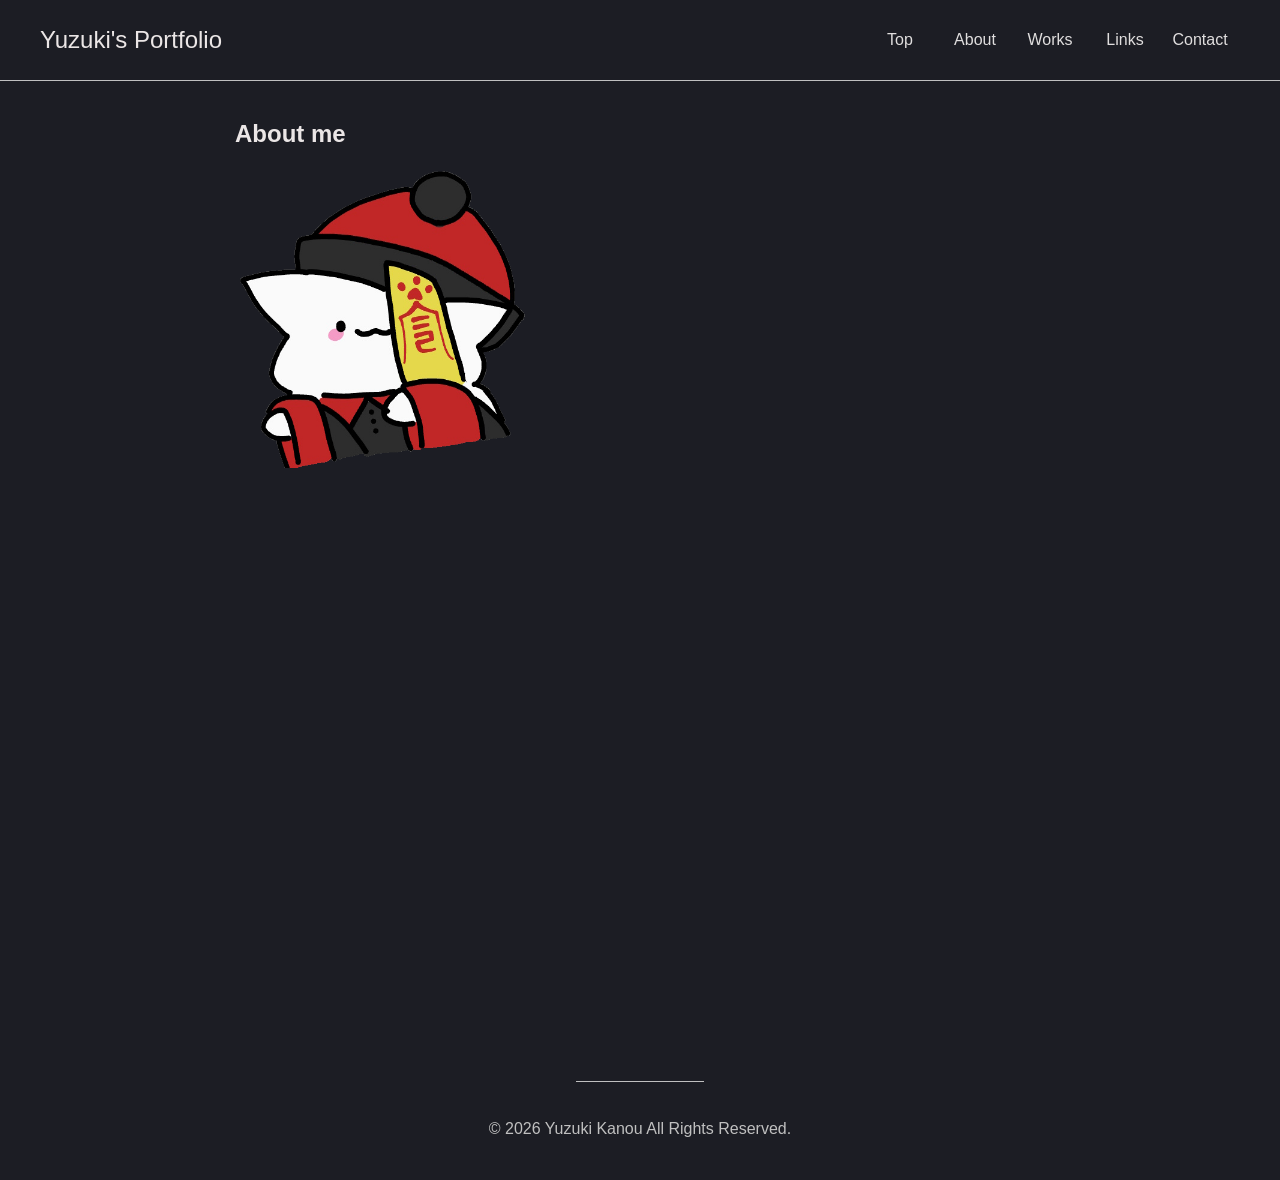
==== index.html @ 48c90a96 "Initial commit" ====
<!DOCTYPE html>
<html lang="ja">
    <head>
        <meta charset="UTF-8">
        <meta name="viewport" content="width=device-width, initial-scale=1.0">
        <meta name="description" content="嘉納優月のポートフォリオ">
        <meta property="og:title" content="嘉納優月's Portfolio">
        <meta property="og:description" content="嘉納優月のポートフォリオ">
        <meta property="theme-color" content="#ffffff">
        <title>嘉納優月's Portfolio</title>
        <link rel="icon" href="favicon.png" type="image/png">
        <link rel="stylesheet" href="/css/common.css">
        <link rel="stylesheet" href="/css/only.css">
        <link rel="stylesheet" href="/css/top.css">
        <link rel="stylesheet" href="/css/about.css">
        <link rel="stylesheet" href="/css/scrollbar.css">
    </head>
    <body>
        <header class="pc-only" id="top">
            <h1>Yuzuki's Portfolio</h1>
            <div></div>
            <div id="menu">
            <ul>
                <li><a href="#top">Top</a><hr></li>
                <li><a href="#about">About</a><hr></li>
                <li><a href="#works">Works</a><hr></li>
                <li><a href="#Links">Links</a><hr></li>
                <li><a href="#contact">Contact</a><hr></li>
            </ul>
            </div>
        </header>
        <main>
            <section id="about">
                <h2>About me</h2>
                <div class="profile">
                    <img src="/res/imgs/icon.png">
                    <div></div>

                </div>
            </section>
        </main>
        <footer>
            <hr>
            <p>© 2026 Yuzuki Kanou  <span class="pc-only"> All Rights Reserved.</span></p>
        </footer>
        <script src="/js/main.js"></script>
    </body>
</html>
---- css/common.css ----
@font-face {
    font-family: "makinas4";
    src: url("/res/fonts/Makinas-4-Flat.otf") format("opentype");
}

html,body {
    padding: 0;
    margin: 0;
    scroll-behavior: smooth;
    min-height: 100%;
}

body {
    display: flex;
    flex-direction: column;
    align-items: center;
    font-family: 'makinas4', sans-serif;
    background-color: #1c1d24;
    color: #ebe6e6;
    margin-top: 80px;
    height: 100%;
    margin-bottom: 50px;
}

header {
    position: fixed;
    background-color: #1c1d24;
    display: flex;
    justify-content: space-between;
    align-items: center;
    top: 0;
    width: 100%;
    height: 50px;
    border-bottom: 1px solid #c0c0c0;
    padding: 15px 50px;
    transition: transform 1s ease;
    transform: translateY(-100%);

    h1 {
        display: inline-block;
        font-size: 1.5em;
        font-weight: 400;
        margin: 0 0 0 40px;
        cursor: pointer;
        user-select: none;

        a {
            text-decoration: none;
            color: #000000;
        }
    }

    #menu {
        position: absolute;
        min-width:600px;
        top: 15px;
        right: 0;

        ul {
        display: flex;
        justify-content: center;
        align-items: center;
        gap: 15px;
        list-style: none;

        li {
            display: flex;
            flex-direction: column;
            align-items: center;
            justify-content: center;
            margin: 0;
            width: 60px;
            outline: none;

            hr {
            margin-top: 5px;
            width: 80px;
            transition: all 0.2s ease;
            transform: scaleX(0) translateX(-10px);
            }
        }

        a {
            text-decoration: none;
            color: #e0dede;
            font-weight:lighter;
            padding: 0 10px;
            box-sizing: border-box;
            transition: all 0.1s ease;
            margin: 0;
        }

        a:hover ~ hr {
            transform: scaleX(1) translateX(-10px);
        }

        }
    }
}

main {
    min-height: 1000px;
    width: 100%;
    max-width: 850px;
    padding: 20px;
    margin: 0;
    box-sizing: border-box;
}

section {
}

footer {
    position: relative;
    bottom: 0;
    width: 100%;
    height: 50px;
    display: flex;
    flex-direction: column;
    justify-content: center;
    align-items: center;

    p {
        margin: 30px 0 0 0;
        font-size: 1em;
        color: #c0c0c0;
    }

    hr {
        width: 10%;
        border: 0;
        border-top: 1px solid #c0c0c0;
    }
}

@media (max-width: 650px) {
    header h1 {
        display: none;
    }
}
---- css/only.css ----
@media (max-width: 480px) {
    .pc-only {
        display: none;
    }

    body {
        margin-top: 10px;
    }
}

@media (min-width: 481px) {
    .sp-only {
        display: none;
    }
}
---- css/top.css ----
.top > h2 {
    font-weight: lighter;
}
---- css/about.css ----
.profile {
    img {
        width: 300px;
        height: 300px;
    }
}
---- css/scrollbar.css ----
::-webkit-scrollbar {
    width: 6px;
    margin: 2px;
    border-radius: 0;
}

::-webkit-scrollbar-track {
    background: transparent;
}


::-webkit-scrollbar-thumb {
    background: #bebebe83;
    border-radius: 0;
    width: 6px;
    height: 4px;

}

body::-webkit-scrollbar-thumb {
    background: #85858583;
}
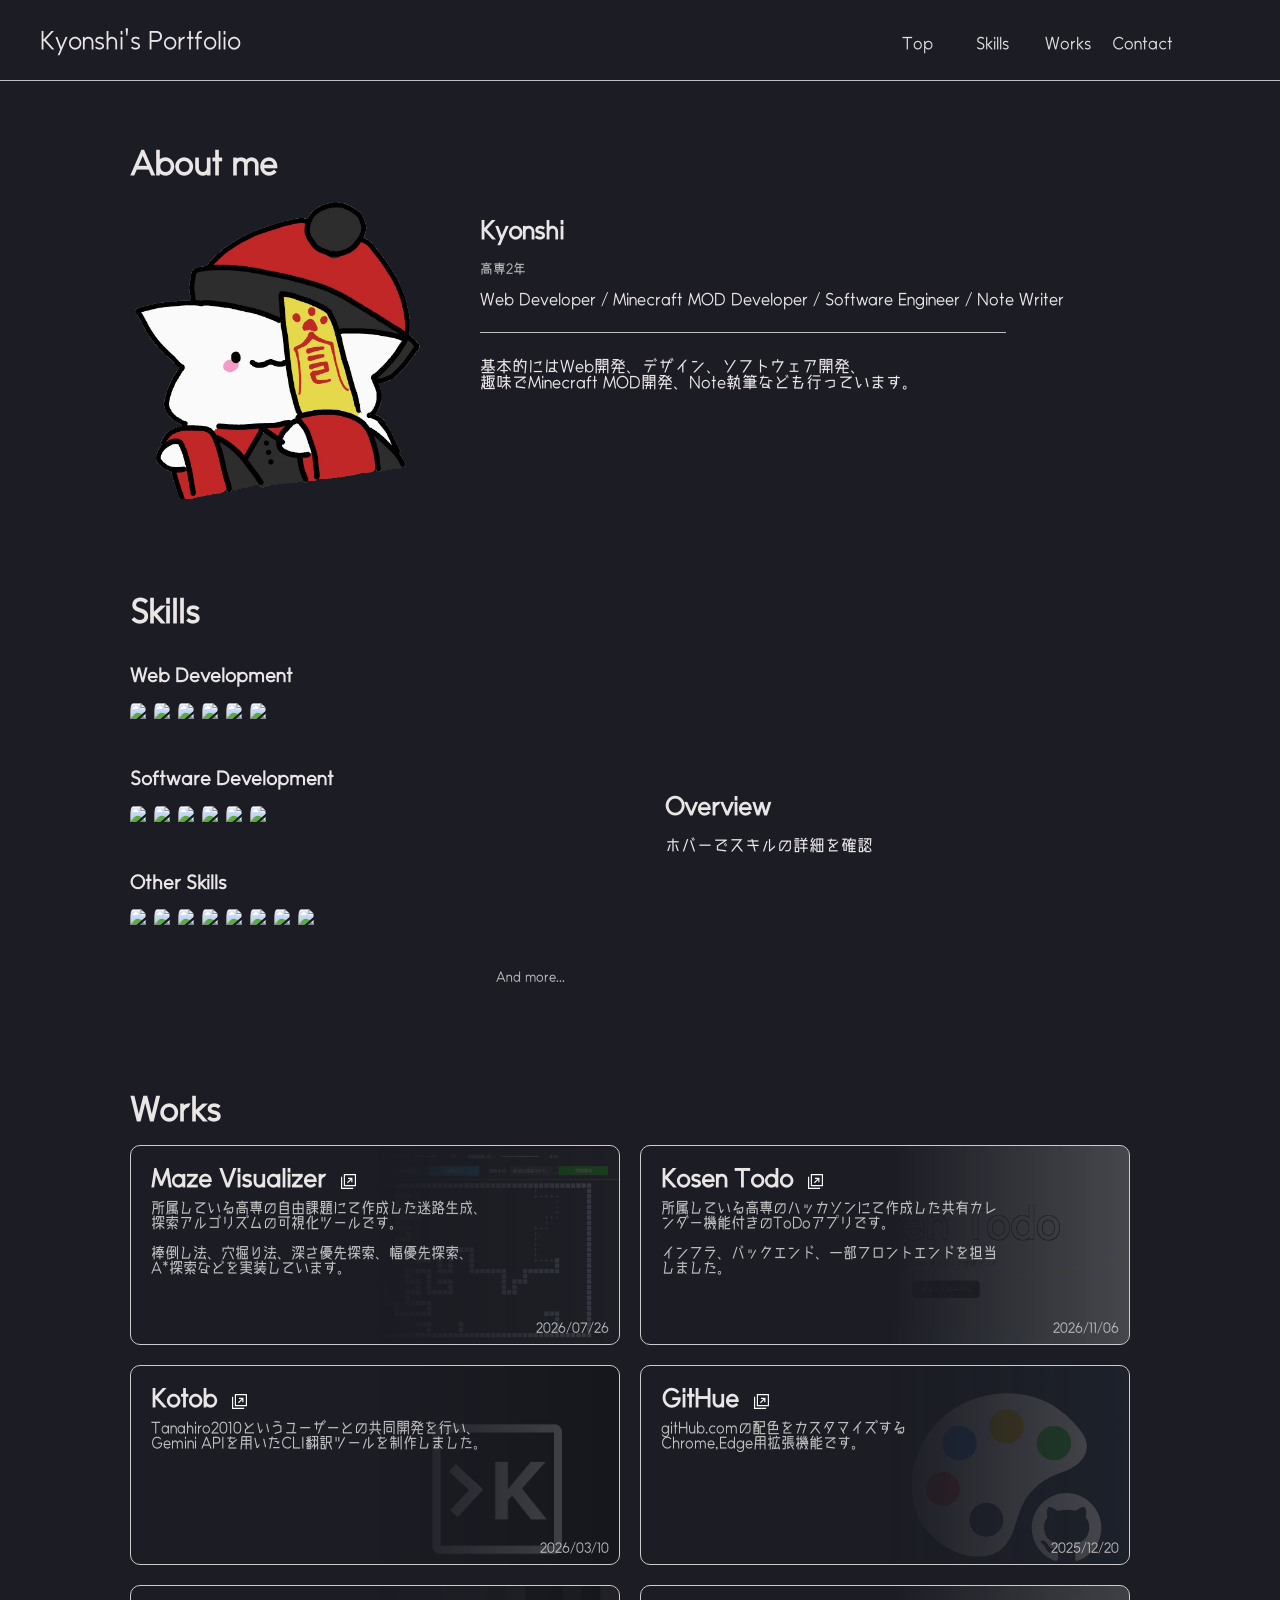
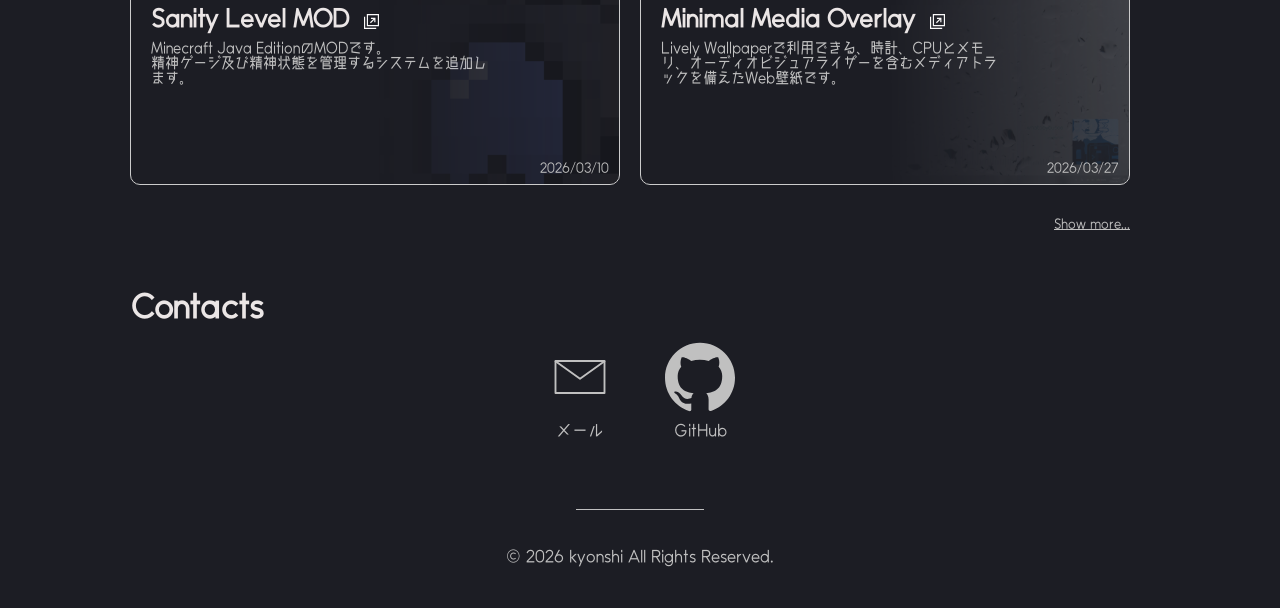
==== commit 2d6b3cbf: "Add various resources" ====
--- a/index.html
+++ b/index.html
@@ -1,48 +1,209 @@
 <!DOCTYPE html>
 <html lang="ja">
-    <head>
-        <meta charset="UTF-8">
-        <meta name="viewport" content="width=device-width, initial-scale=1.0">
-        <meta name="description" content="嘉納優月のポートフォリオ">
-        <meta property="og:title" content="嘉納優月's Portfolio">
-        <meta property="og:description" content="嘉納優月のポートフォリオ">
-        <meta property="theme-color" content="#ffffff">
-        <title>嘉納優月's Portfolio</title>
-        <link rel="icon" href="favicon.png" type="image/png">
-        <link rel="stylesheet" href="/css/common.css">
-        <link rel="stylesheet" href="/css/only.css">
-        <link rel="stylesheet" href="/css/top.css">
-        <link rel="stylesheet" href="/css/about.css">
-        <link rel="stylesheet" href="/css/scrollbar.css">
-    </head>
-    <body>
-        <header class="pc-only" id="top">
-            <h1>Yuzuki's Portfolio</h1>
-            <div></div>
-            <div id="menu">
-            <ul>
-                <li><a href="#top">Top</a><hr></li>
-                <li><a href="#about">About</a><hr></li>
-                <li><a href="#works">Works</a><hr></li>
-                <li><a href="#Links">Links</a><hr></li>
-                <li><a href="#contact">Contact</a><hr></li>
-            </ul>
-            </div>
-        </header>
-        <main>
-            <section id="about">
-                <h2>About me</h2>
-                <div class="profile">
-                    <img src="/res/imgs/icon.png">
-                    <div></div>
+  <head>
+    <meta charset="UTF-8" />
+    <meta name="viewport" content="width=device-width, initial-scale=1.0" />
+    <meta name="description" content="Kyonshi's Portfolio" />
+    <meta property="og:title" content="Kyonshi's Portfolio" />
+    <meta property="og:description" content="Kyonshi's Portfolio" />
+    <meta property="theme-color" content="#ffffff" />
+    <title>Kyonshi's Portfolio</title>
+    <link rel="icon" href="favicon.png" type="image/png" />
+    <link rel="stylesheet" href="/css/common.css" />
+    <link rel="stylesheet" href="/css/only.css" />
+    <link rel="stylesheet" href="/css/top.css" />
+    <link rel="stylesheet" href="/css/about.css" />
+    <link rel="stylesheet" href="/css/scrollbar.css" />
+    <link rel="stylesheet" href="/css/rain.css" />
+    <link rel="stylesheet" href="/css/skills.css" />
+    <link rel="stylesheet" href="/css/works.css" />
+    <link rel="stylesheet" href="/css/contacts.css" />
+  </head>
+  <body>
+    <header class="pc-only">
+      <h1>Kyonshi's Portfolio</h1>
+      <div></div>
+      <div id="menu">
+        <ul>
+          <li>
+            <a href="#top">Top</a>
+            <hr />
+          </li>
+          <li>
+            <a href="#skills">Skills</a>
+            <hr />
+          </li>
+          <li>
+            <a href="#works">Works</a>
+            <hr />
+          </li>
+          <li>
+            <a href="#contacts">Contact</a>
+            <hr />
+          </li>
+        </ul>
+      </div>
+    </header>
+    <main>
+      <section id="top">
+        <h2>About me</h2>
+        <div class="profile">
+          <img src="/res/imgs/icon.png" id="profile-img" />
+          <div>
+            <h1>Kyonshi</h1>
+            <p class="mute">高専2年</p>
+            <p>Web Developer / Minecraft MOD Developer / Software Engineer / Note Writer</p>
+            <hr />
+            <p>
+              基本的にはWeb開発、デザイン、ソフトウェア開発、<br />趣味でMinecraft MOD開発、Note執筆なども行っています。
+            </p>
+          </div>
+        </div>
+      </section>
+      <section id="skills">
+        <h2>Skills</h2>
+        <div class="skills-container">
+          <div class="skills pc-only">
+            <div class="skill">
+              <h3>Web Development</h3>
+              <div class="skill-icons">
+                <img src="https://skillicons.dev/icons?i=html" height="48" class="skill-icon" data-title="HTML" />
+                <img src="https://skillicons.dev/icons?i=css" height="48" class="skill-icon" data-title="CSS" />
+                <img src="https://skillicons.dev/icons?i=js" height="48" class="skill-icon" data-title="JavaScript" />
+                <img src="https://skillicons.dev/icons?i=ts" height="48" class="skill-icon" data-title="TypeScript" />
+                <img src="https://skillicons.dev/icons?i=react" height="48" class="skill-icon" data-title="React" />
+                <img src="https://skillicons.dev/icons?i=vite" height="48" class="skill-icon" data-title="Vite" />
+              </div>
+            </div>
 
-                </div>
-            </section>
-        </main>
-        <footer>
-            <hr>
-            <p>© 2026 Yuzuki Kanou  <span class="pc-only"> All Rights Reserved.</span></p>
-        </footer>
-        <script src="/js/main.js"></script>
-    </body>
+            <div class="skill">
+              <h3>Software Development</h3>
+              <div class="skill-icons">
+                <img src="https://skillicons.dev/icons?i=go" height="48" class="skill-icon" data-title="Go" />
+                <img src="https://skillicons.dev/icons?i=python" height="48" class="skill-icon" data-title="Python" />
+                <img src="https://skillicons.dev/icons?i=tauri" height="48" class="skill-icon" data-title="Tauri" />
+                <img
+                  src="https://skillicons.dev/icons?i=firebase"
+                  height="48"
+                  class="skill-icon"
+                  data-title="Firebase"
+                />
+                <img src="https://skillicons.dev/icons?i=fastapi" height="48" class="skill-icon" data-title="FastAPI" />
+                <img src="https://skillicons.dev/icons?i=docker" height="48" class="skill-icon" data-title="Docker" />
+              </div>
+            </div>
+
+            <div class="skill">
+              <h3>Other Skills</h3>
+              <div class="skill-icons">
+                <img src="https://skillicons.dev/icons?i=git" height="48" class="skill-icon" data-title="Git" />
+                <img src="https://skillicons.dev/icons?i=github" height="48" class="skill-icon" data-title="GitHub" />
+                <img src="https://skillicons.dev/icons?i=vscode" height="48" class="skill-icon" data-title="VS Code" />
+                <img src="https://skillicons.dev/icons?i=ubuntu" height="48" class="skill-icon" data-title="Ubuntu" />
+                <img src="https://skillicons.dev/icons?i=md" height="48" class="skill-icon" data-title="Markdown" />
+                <img
+                  src="https://skillicons.dev/icons?i=idea"
+                  height="48"
+                  class="skill-icon"
+                  data-title="IntelliJ IDEA"
+                />
+                <img src="https://skillicons.dev/icons?i=gradle" height="48" class="skill-icon" data-title="Gradle" />
+                <img
+                  src="https://skillicons.dev/icons?i=ableton"
+                  height="48"
+                  class="skill-icon"
+                  data-title="Ableton Live"
+                />
+              </div>
+            </div>
+            <!-- <div class="skill">
+              <h3>保有資格</h3>
+              <p>・応用情報技術者</p>
+            </div> こうなりたい-->
+            <p class="mute" style="text-align: right; margin-right: 50px;">And more...</p>
+          </div>
+          <div class="skill-desc is-active">
+            <h1>Overview</h1>
+            <p>ホバーでスキルの詳細を確認</p>
+          </div>
+        </div>
+      </section>
+      <section id="works">
+        <h2>Works</h2>
+        <div class="works-container">
+          <a href="https://github.com/knyzk14/maze-visualizer" class="work link" target="_blank" rel="noopener noreferrer">
+            <div class="link-icon">
+              <h3>Maze Visualizer</h3>
+            </div>
+            <p>所属している高専の自由課題にて作成した迷路生成、探索アルゴリズムの可視化ツールです。<br /><br>棒倒し法、穴掘り法、深さ優先探索、幅優先探索、A*探索などを実装しています。</p>
+            <img src="/res/imgs/maze-vi.png" />
+            <p class="mute">2026/07/26</p>
+          </a>
+          <a href="https://github.com/knyzk14/kosen_todo" class="work link" target="_blank" rel="noopener noreferrer">
+            <div class="link-icon">
+              <h3>Kosen Todo</h3>
+            </div>
+            <p>所属している高専のハッカソンにて作成した共有カレンダー機能付きのToDoアプリです。<br><br>インフラ、バックエンド、一部フロントエンドを担当しました。</p>
+            <img src="/res/imgs/kosentodo.png" />
+            <p class="mute">2026/11/06</p>
+          </a>
+          <a href="https://kotob.kyonshi.com/" class="work link" target="_blank" rel="noopener noreferrer">
+            <div class="link-icon">
+              <h3>Kotob</h3>
+            </div>
+            <p>Tanahiro2010というユーザーとの共同開発を行い、<br>Gemini APIを用いたCLI翻訳ツールを制作しました。</p>
+            <img src="/res/imgs/kotob.png" />
+            <p class="mute">2026/03/10</p>
+          </a>
+          <a href="https://github.com/kyonshi0104/GitHue" class="work link" target="_blank" rel="noopener noreferrer">
+            <div class="link-icon">
+              <h3>GitHue</h3>
+            </div>
+            <p>gitHub.comの配色をカスタマイズするChrome,Edge用拡張機能です。</p>
+            <img src="/res/imgs/githue.png" />
+            <p class="mute">2025/12/20</p>
+          </a>
+          <a href="https://modrinth.com/mod/sanity-level" class="work link" target="_blank" rel="noopener noreferrer">
+            <div class="link-icon">
+              <h3>Sanity Level MOD</h3>
+            </div>
+            <p>Minecraft Java EditionのMODです。<br>精神ゲージ及び精神状態を管理するシステムを追加します。</p>
+            <img src="/res/imgs/sanitylevel.png" />
+            <p class="mute">2026/03/10</p>
+          </a>
+          <a href="https://github.com/kyonshi0104/Minimal-Media-Overlay" class="work link" target="_blank" rel="noopener noreferrer">
+            <div class="link-icon">
+              <h3>Minimal Media Overlay</h3>
+            </div>
+            <p>Lively Wallpaperで利用できる、時計、CPUとメモリ、オーディオビジュアライザーを含むメディアトラックを備えたWeb壁紙です。</p>
+            <img src="/res/imgs/mmo.png" />
+            <p class="mute">2026/03/27</p>
+          </a>
+          <p class="mute show-more">Show more...</p>
+        </div>
+      </section>
+      <section id="contacts">
+        <h2>Contacts</h2>
+        <p></p>
+        <div class="contacts-container">
+          <a href="mailto:contact@kyonshi.com" class="contact-link">
+            <div class="link-mail"></div>
+            <p>メール</p>
+          </a>
+          <a href="https://github.com/knyzk14" class="contact-link" target="_blank" rel="noopener noreferrer">
+            <div class="link-github"></div>
+            <p>GitHub</p>
+          </a>
+        </div>
+      </section>
+    </main>
+    <footer>
+      <hr />
+      <p>© 2026 kyonshi <span class="pc-only"> All Rights Reserved.</span></p>
+    </footer>
+    <script src="/js/main.js"></script>
+    <script src="/js/rain.js"></script>
+    <script src="/js/skills.js"></script>
+    <div id="ky-rain"></div>
+  </body>
 </html>
--- a/css/common.css
+++ b/css/common.css
@@ -1,6 +1,7 @@
 @font-face {
     font-family: "makinas4";
-    src: url("/res/fonts/Makinas-4-Flat.otf") format("opentype");
+    src: url("/res/fonts/makinas-4-flat-subset.woff2") format("woff2"),
+         url("/res/fonts/makinas-4-flat-subset.woff") format("woff");
 }
 
 html,body {
@@ -35,6 +36,7 @@
     padding: 15px 50px;
     transition: transform 1s ease;
     transform: translateY(-100%);
+    z-index: 1000;
 
     h1 {
         display: inline-block;
@@ -101,13 +103,21 @@
 main {
     min-height: 1000px;
     width: 100%;
-    max-width: 850px;
+    max-width: 1100px;
     padding: 20px;
     margin: 0;
     box-sizing: border-box;
 }
 
 section {
+    scroll-margin-top: 80px;
+    margin-bottom: 30px;
+    padding: 20px;
+
+    h2 {
+        font-size: 2em;
+        margin-bottom: 20px;
+    }
 }
 
 footer {
@@ -133,8 +143,13 @@
     }
 }
 
+.mute {
+    color: #c0c0c0;
+    font-size: 0.8em;
+}
+
 @media (max-width: 650px) {
-    header h1 {
+    header {
         display: none;
     }
 }
--- a/css/about.css
+++ b/css/about.css
@@ -1,6 +1,41 @@
 .profile {
+    display: flex;
+    gap: 50px;
+    column-rule: 1px solid #ccc;
     img {
+        user-select: none;
+        pointer-events: visible;
         width: 300px;
         height: 300px;
+        transition: transform 0.2s ease;
+    }
+
+    img:hover {
+        transform: scale(1.05) rotate(-10deg);
+    }
+
+    hr {
+        width: 90%;
+        border: 0;
+        border-top: 1px solid #c0c0c0;
+        margin: 25px 0;
+    }
+}
+
+ul {
+    list-style: none;
+    padding: 0;
+    margin: 20px 0;
+    li {
+        margin: 5px 0;
+    }
+}
+
+@media (max-width: 768px) {
+    .profile {
+        flex-direction: column;
+        align-items: center;
+        gap: 20px;
+        column-rule: none;
     }
 }
--- a/css/rain.css
+++ b/css/rain.css
@@ -0,0 +1,31 @@
+#ky-rain {
+  position: fixed;
+  top: 0;
+  left: 0;
+  width: 100vw;
+  height: 200vh;
+  pointer-events: none;
+  z-index: -1;
+  overflow: hidden;
+}
+
+.kyn-pf-drop-m3q {
+  position: absolute;
+  width: 2px;
+  height: 80px;
+  background: linear-gradient(to bottom, rgba(255, 255, 255, 0), rgba(225, 223, 223, 0.6));
+  transform-origin: bottom;
+  animation: kyn-pf-fall-a9b linear infinite;
+}
+
+/* 落下アニメーション */
+@keyframes kyn-pf-fall-a9b {
+  0% {
+    transform: translateY(-200px) translateX(0) rotate(8deg);
+    opacity: 1;
+  }
+  100% {
+    transform: translateY(120vh) translateX(-200px) rotate(8deg);
+    opacity: 0.3;
+  }
+}
--- a/css/skills.css
+++ b/css/skills.css
@@ -0,0 +1,70 @@
+.skills-container {
+    display: flex;
+    flex-wrap:nowrap;
+    align-items: center;
+    justify-content: center;
+    gap: 50px;
+    margin-top: 20px;
+    column-rule: 1px solid #ccc;
+    width: 100%;
+}
+
+.skills {
+    width: 100%;
+}
+
+.skill-desc {
+    width: 100%;
+    transition: all 0.3s ease;
+}
+
+.skill-desc {
+  transform-origin: left center;
+  transform: scaleX(0);
+  opacity: 0;
+  transition: transform 0.3s cubic-bezier(0.4, 0, 0.2, 1), opacity 0.3s ease;
+  overflow: hidden;
+}
+
+.skill-desc.is-active {
+  transform: scaleX(1);
+  opacity: 1;
+}
+
+.skill-desc h1,
+.skill-desc p {
+  transition: opacity 0.15s ease, transform 0.15s ease;
+  opacity: 1;
+  transform: translateY(0);
+}
+
+.skill-desc .text-fade {
+  opacity: 0;
+  transform: translateY(4px);
+}
+
+.skill-icons {
+    display: flex;
+    flex-wrap: wrap;
+    gap: 8px;
+    align-items: center;
+}
+
+.skill-icon {
+    cursor: pointer;
+    transition: transform 0.2s ease;
+    border-radius: 20%;
+}
+
+.skill-icon:hover {
+    transform: scale(1.2);
+}
+
+@media (max-width: 768px) {
+    .skills-container {
+        flex-direction: column;
+        align-items: center;
+        gap: 20px;
+        column-rule: none;
+    }
+}
--- a/css/works.css
+++ b/css/works.css
@@ -0,0 +1,135 @@
+#works {
+    margin-bottom: 0;
+    padding-bottom: 0;
+}
+
+.works-container {
+    display: flex;
+    flex-wrap: wrap;
+    gap: 20px;
+}
+
+.work {
+    display: block;
+    width: calc(50% - 20px);
+    height: 200px;
+    border: 1px solid #ccc;
+    border-radius: 10px;
+    overflow: hidden;
+    position: relative;
+    padding: 20px;
+    transition: transform 0.3s ease, box-shadow 0.3s ease;
+    background-color: #1c1d24;
+    box-sizing: border-box;
+
+    h3 {
+        margin: 0;
+        font-size: 1.5em;
+    }
+
+    img {
+        position: absolute;
+        object-fit: cover;
+        object-position: top right;
+        top: 0;
+        right: 0;
+        width: 50%;
+        height: 100%;
+        opacity: 0.2;
+        transition: opacity 0.3s ease;
+        -webkit-mask-image: linear-gradient(to right, transparent, black);
+        mask-image: linear-gradient(to right, transparent, black);
+    }
+
+    p:not(.mute) {
+        display: block;
+        width: 75%;
+        margin: 10px 0 0 0;
+        font-size: 0.9em;
+        color: #c0c0c0;
+    }
+
+    .mute {
+        position: absolute;
+        margin: 0;
+        bottom: 10px;
+        right: 10px;
+        font-size: 0.8em;
+        color: #c0c0c0;
+    }
+}
+
+.link {
+    text-decoration: none;
+    color: inherit;
+
+    .link-icon {
+    display: flex;
+    margin:auto;
+    gap: 15px;
+    }
+
+    .link-icon::after {
+            display: inline-block;
+            content: "";
+            width: 15px;
+            height: 15px;
+            margin-top: 8px;
+            color: #fcfbfb;
+            font-size: 15px;
+            mask-image: url("/res/imgs/link.svg");
+            -webkit-mask-image: url("/res/imgs/link.svg");
+            background-color: #fcfbfb;
+    }
+}
+
+.work:hover {
+    transform: translateY(-5px);
+    box-shadow: 0 4px 8px rgba(0, 0, 0, 0.1);
+
+    img {
+        opacity: 0.8;
+    }
+}
+
+.show-more {
+    display:inline-block;
+    margin-right: 20px;
+    text-align: right;
+    width:calc(100% - 20px);
+    text-decoration: underline;
+    transition: all 0.2s ease;
+}
+
+.show-more:hover {
+    cursor: pointer;
+    color: #ffffff;
+    transform: translateY(-5px);
+}
+
+@media (max-width: 768px) {
+    .work {
+        width: 100%;
+        height: auto;
+        aspect-ratio: 2/1;
+        padding: 15px;
+
+        img {
+            width: 100%;
+            height: auto;
+            -webkit-mask-image: none;
+            mask-image: none;
+        }
+
+        p:not(.mute) {
+            width: 100%;
+        }
+    }
+
+    .work:hover {
+
+        img {
+            opacity: 0.3;
+        }
+    }
+}
--- a/css/contacts.css
+++ b/css/contacts.css
@@ -0,0 +1,63 @@
+.contacts-container {
+  display: flex;
+  gap: 50px;
+  flex-wrap: wrap;
+  justify-content: center;
+  margin-top: 20px;
+}
+
+.contact-link {
+  display: flex;
+  flex-direction: column;
+  align-items: center;
+  text-decoration: none;
+  color: #c0c0c0;
+  transition: transform 0.2s ease, color 0.2s ease;
+
+  .link-mail,
+  .link-github {
+    width: 70px;
+    height: 70px;
+    background-size: cover;
+    background-position: center;
+    margin-bottom: 10px;
+    /* 画像を要素内に収める設定 */
+  -webkit-mask-size: contain;
+  mask-size: contain;
+
+  /* 画像のループを防ぐ */
+  -webkit-mask-repeat: no-repeat;
+  mask-repeat: no-repeat;
+
+  /* 中央に配置する（必要に応じて） */
+  -webkit-mask-position: center;
+  mask-position: center;
+  }
+
+  p {
+    margin: 0;
+    font-size: 1em;
+    text-align: center;
+  }
+
+  &:hover {
+    transform: translateY(-5px);
+    color: #ffffff;
+
+    img {
+      transform: scale(1.1);
+    }
+  }
+}
+
+.link-mail {
+  mask-image: url("/res/imgs/mail.svg");
+  -webkit-mask-image: url("/res/imgs/mail.svg");
+  background-color: #c0c0c0;
+}
+
+.link-github {
+  mask-image: url("/res/imgs/github.svg");
+  -webkit-mask-image: url("/res/imgs/github.svg");
+  background-color: #c0c0c0;
+}
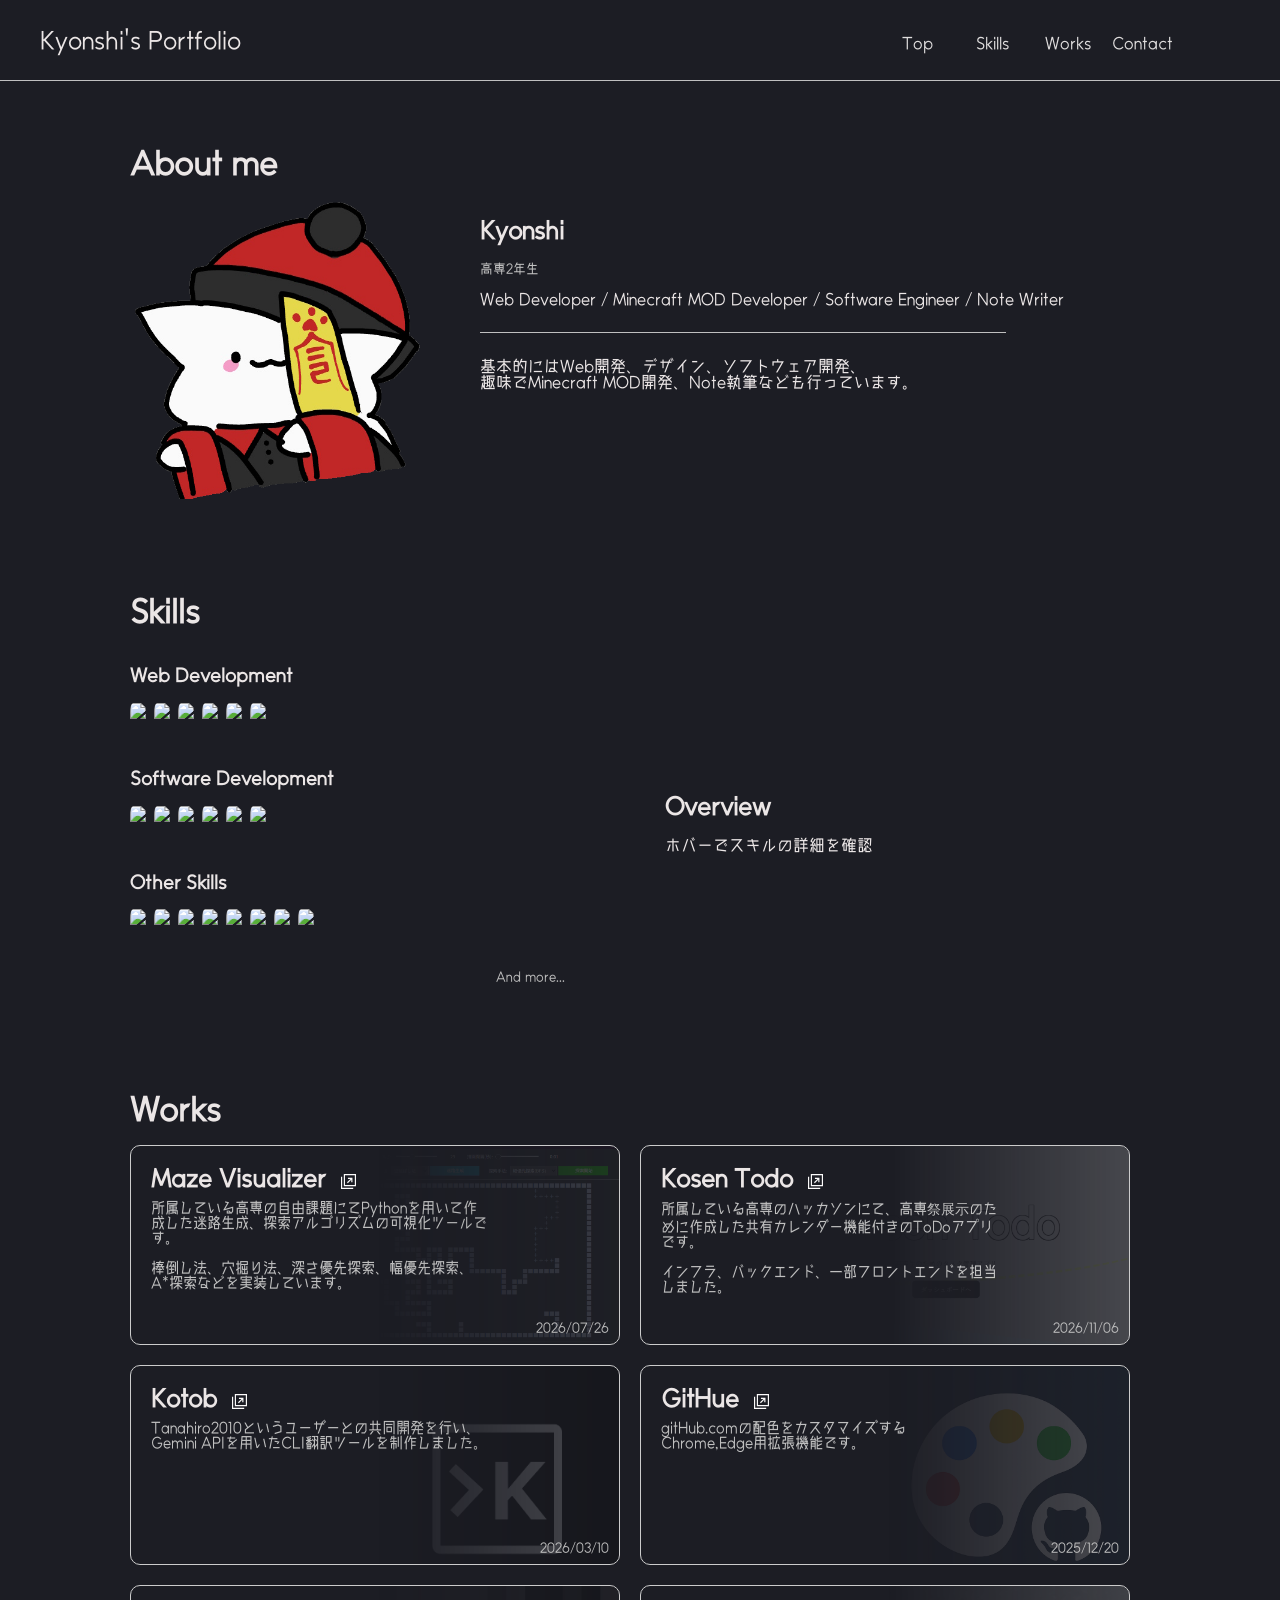
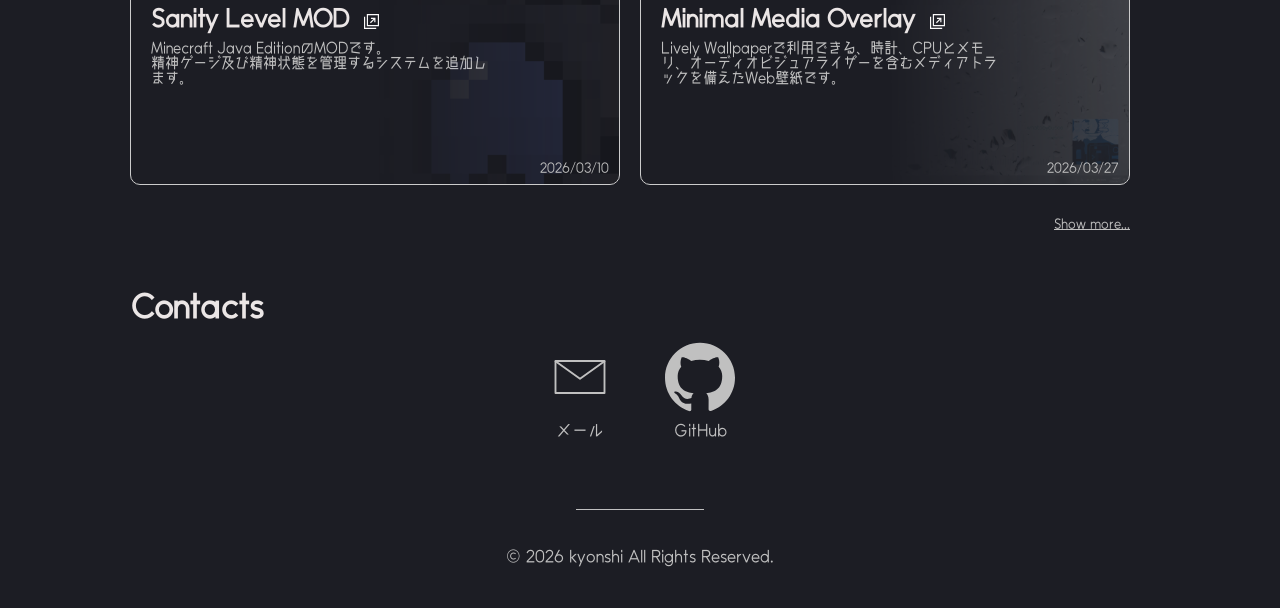
==== commit 26dc8837: "Minor wording adjustments" ====
--- a/index.html
+++ b/index.html
@@ -9,15 +9,15 @@
     <meta property="theme-color" content="#ffffff" />
     <title>Kyonshi's Portfolio</title>
     <link rel="icon" href="favicon.png" type="image/png" />
-    <link rel="stylesheet" href="/css/common.css" />
-    <link rel="stylesheet" href="/css/only.css" />
-    <link rel="stylesheet" href="/css/top.css" />
-    <link rel="stylesheet" href="/css/about.css" />
-    <link rel="stylesheet" href="/css/scrollbar.css" />
-    <link rel="stylesheet" href="/css/rain.css" />
-    <link rel="stylesheet" href="/css/skills.css" />
-    <link rel="stylesheet" href="/css/works.css" />
-    <link rel="stylesheet" href="/css/contacts.css" />
+    <link rel="stylesheet" href="./css/common.css" />
+    <link rel="stylesheet" href="./css/only.css" />
+    <link rel="stylesheet" href="./css/top.css" />
+    <link rel="stylesheet" href="./css/about.css" />
+    <link rel="stylesheet" href="./css/scrollbar.css" />
+    <link rel="stylesheet" href="./css/rain.css" />
+    <link rel="stylesheet" href="./css/skills.css" />
+    <link rel="stylesheet" href="./css/works.css" />
+    <link rel="stylesheet" href="./css/contacts.css" />
   </head>
   <body>
     <header class="pc-only">
@@ -48,10 +48,10 @@
       <section id="top">
         <h2>About me</h2>
         <div class="profile">
-          <img src="/res/imgs/icon.png" id="profile-img" />
+          <img src="./res/imgs/icon.png" id="profile-img" />
           <div>
             <h1>Kyonshi</h1>
-            <p class="mute">高専2年</p>
+            <p class="mute">高専2年生</p>
             <p>Web Developer / Minecraft MOD Developer / Software Engineer / Note Writer</p>
             <hr />
             <p>
@@ -135,16 +135,16 @@
             <div class="link-icon">
               <h3>Maze Visualizer</h3>
             </div>
-            <p>所属している高専の自由課題にて作成した迷路生成、探索アルゴリズムの可視化ツールです。<br /><br>棒倒し法、穴掘り法、深さ優先探索、幅優先探索、A*探索などを実装しています。</p>
-            <img src="/res/imgs/maze-vi.png" />
+            <p>所属している高専の自由課題にてPythonを用いて作成した迷路生成、探索アルゴリズムの可視化ツールです。<br /><br>棒倒し法、穴掘り法、深さ優先探索、幅優先探索、A*探索などを実装しています。</p>
+            <img src="./res/imgs/maze-vi.png" />
             <p class="mute">2026/07/26</p>
           </a>
           <a href="https://github.com/knyzk14/kosen_todo" class="work link" target="_blank" rel="noopener noreferrer">
             <div class="link-icon">
               <h3>Kosen Todo</h3>
             </div>
-            <p>所属している高専のハッカソンにて作成した共有カレンダー機能付きのToDoアプリです。<br><br>インフラ、バックエンド、一部フロントエンドを担当しました。</p>
-            <img src="/res/imgs/kosentodo.png" />
+            <p>所属している高専のハッカソンにて、高専祭展示のために作成した共有カレンダー機能付きのToDoアプリです。<br><br>インフラ、バックエンド、一部フロントエンドを担当しました。</p>
+            <img src="./res/imgs/kosentodo.png" />
             <p class="mute">2026/11/06</p>
           </a>
           <a href="https://kotob.kyonshi.com/" class="work link" target="_blank" rel="noopener noreferrer">
@@ -152,7 +152,7 @@
               <h3>Kotob</h3>
             </div>
             <p>Tanahiro2010というユーザーとの共同開発を行い、<br>Gemini APIを用いたCLI翻訳ツールを制作しました。</p>
-            <img src="/res/imgs/kotob.png" />
+            <img src="./res/imgs/kotob.png" />
             <p class="mute">2026/03/10</p>
           </a>
           <a href="https://github.com/kyonshi0104/GitHue" class="work link" target="_blank" rel="noopener noreferrer">
@@ -160,7 +160,7 @@
               <h3>GitHue</h3>
             </div>
             <p>gitHub.comの配色をカスタマイズするChrome,Edge用拡張機能です。</p>
-            <img src="/res/imgs/githue.png" />
+            <img src="./res/imgs/githue.png" />
             <p class="mute">2025/12/20</p>
           </a>
           <a href="https://modrinth.com/mod/sanity-level" class="work link" target="_blank" rel="noopener noreferrer">
@@ -168,7 +168,7 @@
               <h3>Sanity Level MOD</h3>
             </div>
             <p>Minecraft Java EditionのMODです。<br>精神ゲージ及び精神状態を管理するシステムを追加します。</p>
-            <img src="/res/imgs/sanitylevel.png" />
+            <img src="./res/imgs/sanitylevel.png" />
             <p class="mute">2026/03/10</p>
           </a>
           <a href="https://github.com/kyonshi0104/Minimal-Media-Overlay" class="work link" target="_blank" rel="noopener noreferrer">
@@ -176,7 +176,7 @@
               <h3>Minimal Media Overlay</h3>
             </div>
             <p>Lively Wallpaperで利用できる、時計、CPUとメモリ、オーディオビジュアライザーを含むメディアトラックを備えたWeb壁紙です。</p>
-            <img src="/res/imgs/mmo.png" />
+            <img src="./res/imgs/mmo.png" />
             <p class="mute">2026/03/27</p>
           </a>
           <p class="mute show-more">Show more...</p>
@@ -201,9 +201,9 @@
       <hr />
       <p>© 2026 kyonshi <span class="pc-only"> All Rights Reserved.</span></p>
     </footer>
-    <script src="/js/main.js"></script>
-    <script src="/js/rain.js"></script>
-    <script src="/js/skills.js"></script>
+    <script src="./js/main.js"></script>
+    <script src="./js/rain.js"></script>
+    <script src="./js/skills.js"></script>
     <div id="ky-rain"></div>
   </body>
 </html>
--- a/css/common.css
+++ b/css/common.css
@@ -1,7 +1,7 @@
 @font-face {
     font-family: "makinas4";
-    src: url("/res/fonts/makinas-4-flat-subset.woff2") format("woff2"),
-         url("/res/fonts/makinas-4-flat-subset.woff") format("woff");
+    src: url("../res/fonts/makinas-4-flat-subset.woff2") format("woff2"),
+         url("../res/fonts/makinas-4-flat-subset.woff") format("woff");
 }
 
 html,body {
--- a/css/works.css
+++ b/css/works.css
@@ -77,8 +77,8 @@
             margin-top: 8px;
             color: #fcfbfb;
             font-size: 15px;
-            mask-image: url("/res/imgs/link.svg");
-            -webkit-mask-image: url("/res/imgs/link.svg");
+            mask-image: url("../res/imgs/link.svg");
+            -webkit-mask-image: url("../res/imgs/link.svg");
             background-color: #fcfbfb;
     }
 }
--- a/css/contacts.css
+++ b/css/contacts.css
@@ -21,17 +21,14 @@
     background-size: cover;
     background-position: center;
     margin-bottom: 10px;
-    /* 画像を要素内に収める設定 */
-  -webkit-mask-size: contain;
-  mask-size: contain;
+    -webkit-mask-size: contain;
+    mask-size: contain;
 
-  /* 画像のループを防ぐ */
-  -webkit-mask-repeat: no-repeat;
-  mask-repeat: no-repeat;
+    -webkit-mask-repeat: no-repeat;
+    mask-repeat: no-repeat;
 
-  /* 中央に配置する（必要に応じて） */
-  -webkit-mask-position: center;
-  mask-position: center;
+    -webkit-mask-position: center;
+    mask-position: center;
   }
 
   p {
@@ -51,13 +48,13 @@
 }
 
 .link-mail {
-  mask-image: url("/res/imgs/mail.svg");
-  -webkit-mask-image: url("/res/imgs/mail.svg");
+  mask-image: url("../res/imgs/mail.svg");
+  -webkit-mask-image: url("../res/imgs/mail.svg");
   background-color: #c0c0c0;
 }
 
 .link-github {
-  mask-image: url("/res/imgs/github.svg");
-  -webkit-mask-image: url("/res/imgs/github.svg");
+  mask-image: url("../res/imgs/github.svg");
+  -webkit-mask-image: url("../res/imgs/github.svg");
   background-color: #c0c0c0;
 }
